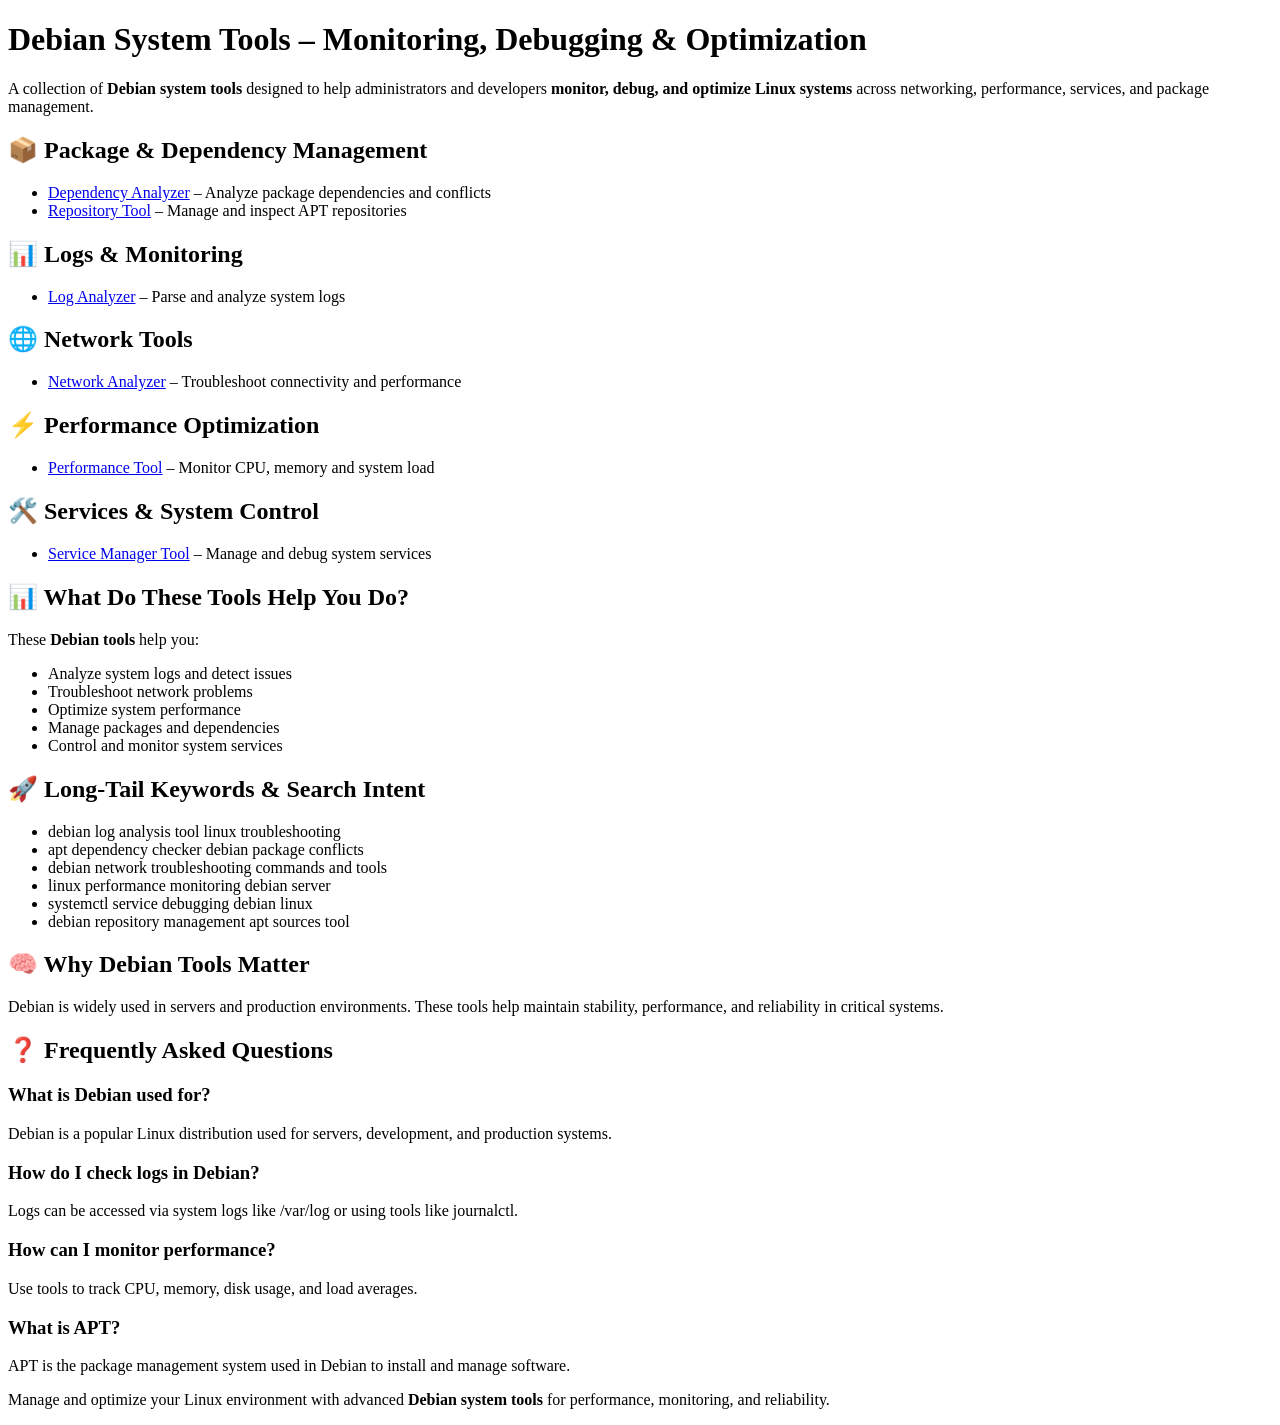
==== index.html @ e5d0fb4d "Initial commit" ====
<!DOCTYPE html>
<html lang="en">
<head>
    <meta charset="UTF-8">
    <meta name="viewport" content="width=device-width, initial-scale=1.0">
    <title>Debian System Tools – Logs, Network, Performance & Package Management</title>

    <meta name="description" content="Optimize and analyze Debian systems with tools for logs, networking, performance, repositories, services and dependency management.">

    <meta name="keywords" content="debian log analyzer, debian network troubleshooting tools, debian performance monitoring, apt dependency checker, debian service manager, linux debian tools">

    <link rel="canonical" href="/debian-tools/">
</head>

<body>

<header>
    <h1>Debian System Tools – Monitoring, Debugging & Optimization</h1>
    <p>
        A collection of <strong>Debian system tools</strong> designed to help administrators
        and developers <strong>monitor, debug, and optimize Linux systems</strong>
        across networking, performance, services, and package management.
    </p>
</header>

<section>
    <h2>📦 Package & Dependency Management</h2>
    <ul>
        <li><a href="/debian-tools/deps/">Dependency Analyzer</a> – Analyze package dependencies and conflicts</li>
        <li><a href="/debian-tools/repo/">Repository Tool</a> – Manage and inspect APT repositories</li>
    </ul>
</section>

<section>
    <h2>📊 Logs & Monitoring</h2>
    <ul>
        <li><a href="/debian-tools/logs/">Log Analyzer</a> – Parse and analyze system logs</li>
    </ul>
</section>

<section>
    <h2>🌐 Network Tools</h2>
    <ul>
        <li><a href="/debian-tools/network/">Network Analyzer</a> – Troubleshoot connectivity and performance</li>
    </ul>
</section>

<section>
    <h2>⚡ Performance Optimization</h2>
    <ul>
        <li><a href="/debian-tools/perf/">Performance Tool</a> – Monitor CPU, memory and system load</li>
    </ul>
</section>

<section>
    <h2>🛠️ Services & System Control</h2>
    <ul>
        <li><a href="/debian-tools/service/">Service Manager Tool</a> – Manage and debug system services</li>
    </ul>
</section>

<section>
    <h2>📊 What Do These Tools Help You Do?</h2>
    <p>
        These <strong>Debian tools</strong> help you:
    </p>
    <ul>
        <li>Analyze system logs and detect issues</li>
        <li>Troubleshoot network problems</li>
        <li>Optimize system performance</li>
        <li>Manage packages and dependencies</li>
        <li>Control and monitor system services</li>
    </ul>
</section>

<section>
    <h2>🚀 Long-Tail Keywords & Search Intent</h2>
    <ul>
        <li>debian log analysis tool linux troubleshooting</li>
        <li>apt dependency checker debian package conflicts</li>
        <li>debian network troubleshooting commands and tools</li>
        <li>linux performance monitoring debian server</li>
        <li>systemctl service debugging debian linux</li>
        <li>debian repository management apt sources tool</li>
    </ul>
</section>

<section>
    <h2>🧠 Why Debian Tools Matter</h2>
    <p>
        Debian is widely used in servers and production environments. These tools help
        maintain stability, performance, and reliability in critical systems.
    </p>
</section>

<section>
    <h2>❓ Frequently Asked Questions</h2>

    <h3>What is Debian used for?</h3>
    <p>
        Debian is a popular Linux distribution used for servers, development, and production systems.
    </p>

    <h3>How do I check logs in Debian?</h3>
    <p>
        Logs can be accessed via system logs like /var/log or using tools like journalctl.
    </p>

    <h3>How can I monitor performance?</h3>
    <p>
        Use tools to track CPU, memory, disk usage, and load averages.
    </p>

    <h3>What is APT?</h3>
    <p>
        APT is the package management system used in Debian to install and manage software.
    </p>
</section>

<footer>
    <p>
        Manage and optimize your Linux environment with advanced <strong>Debian system tools</strong>
        for performance, monitoring, and reliability.
    </p>
</footer>

</body>
</html>
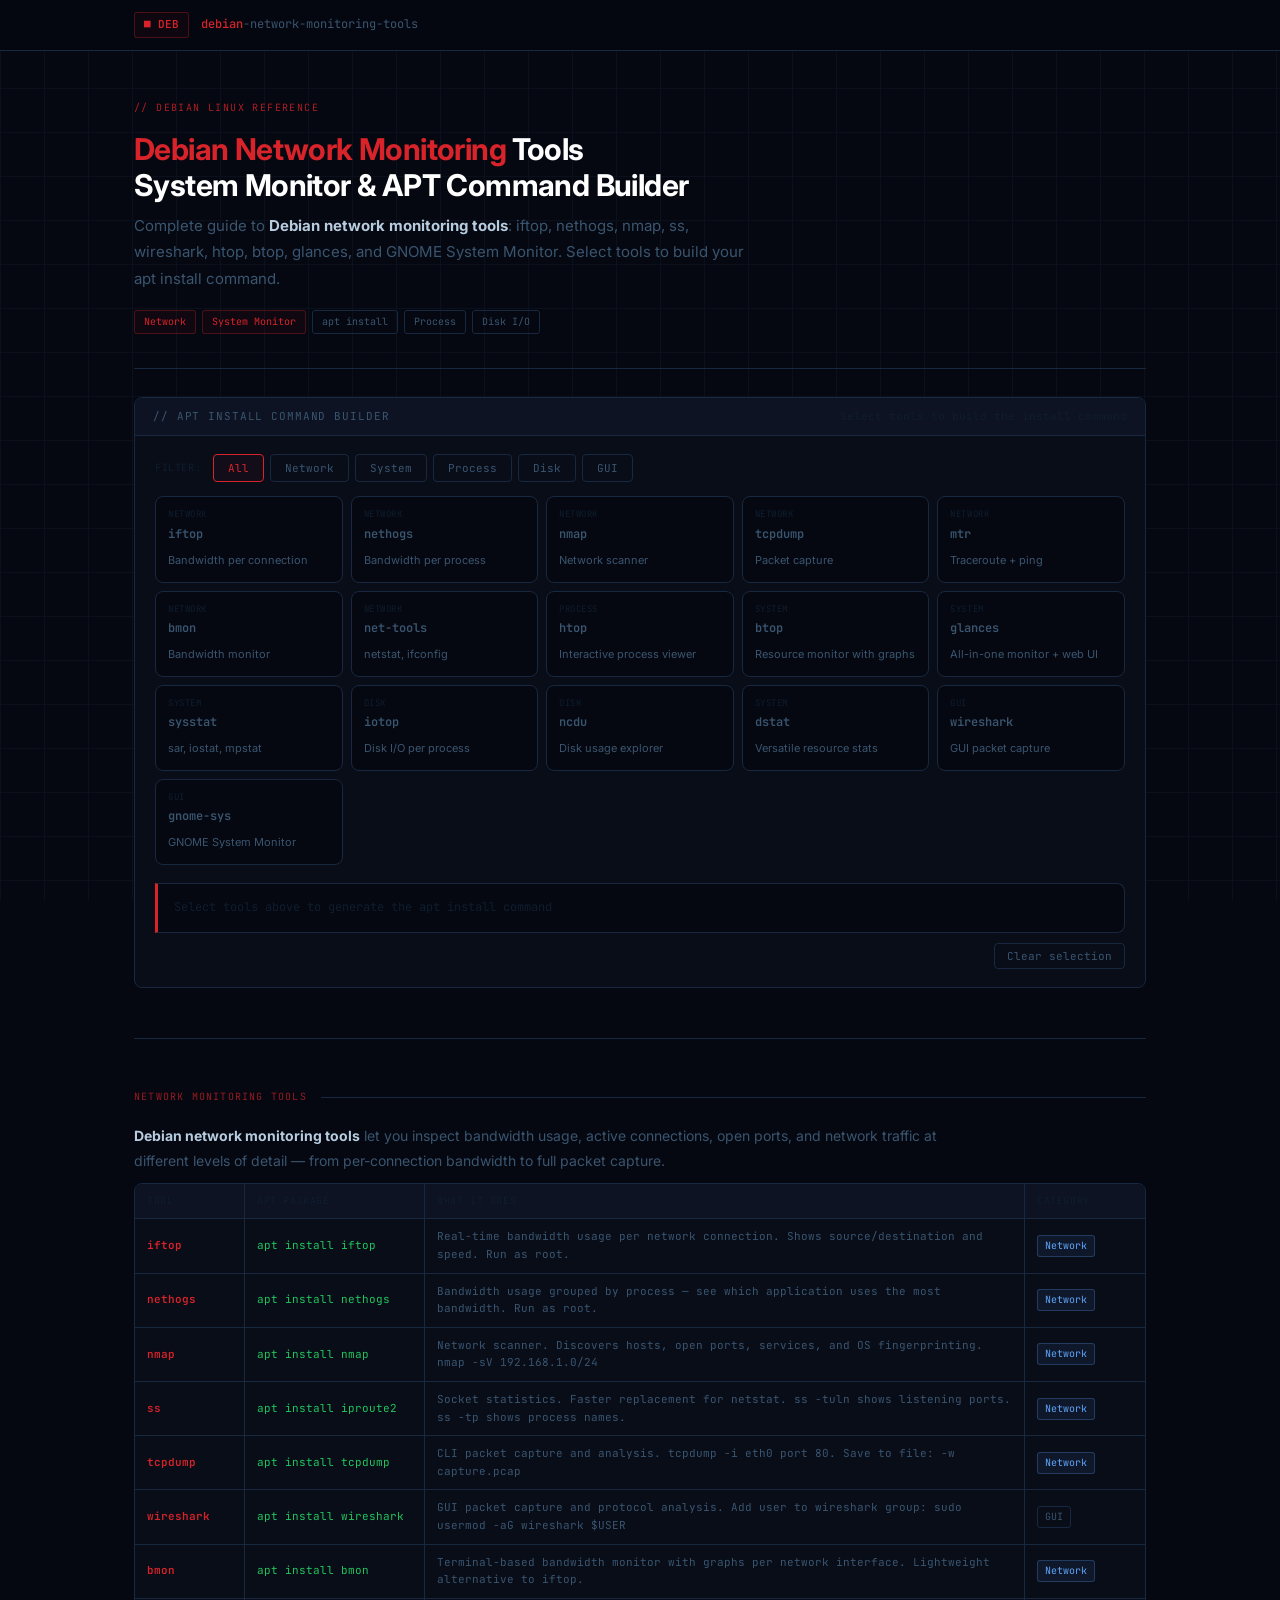
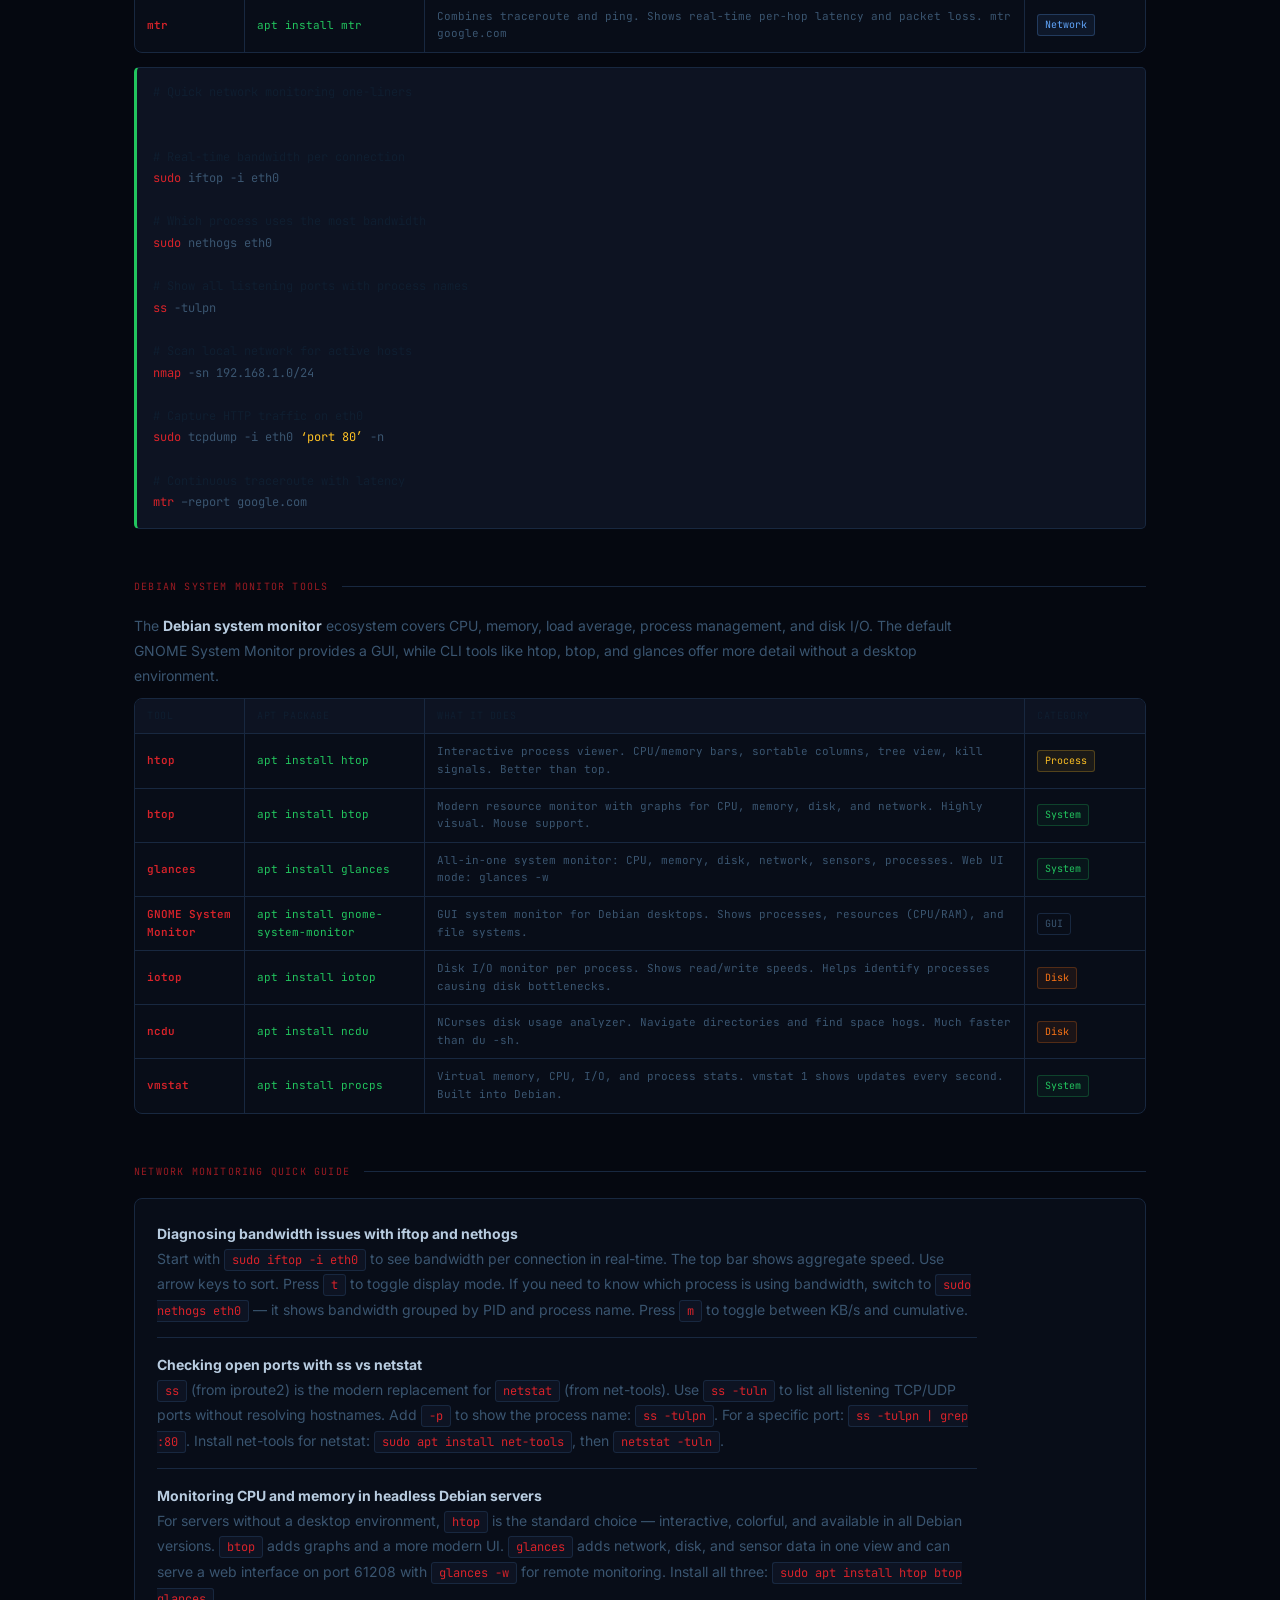
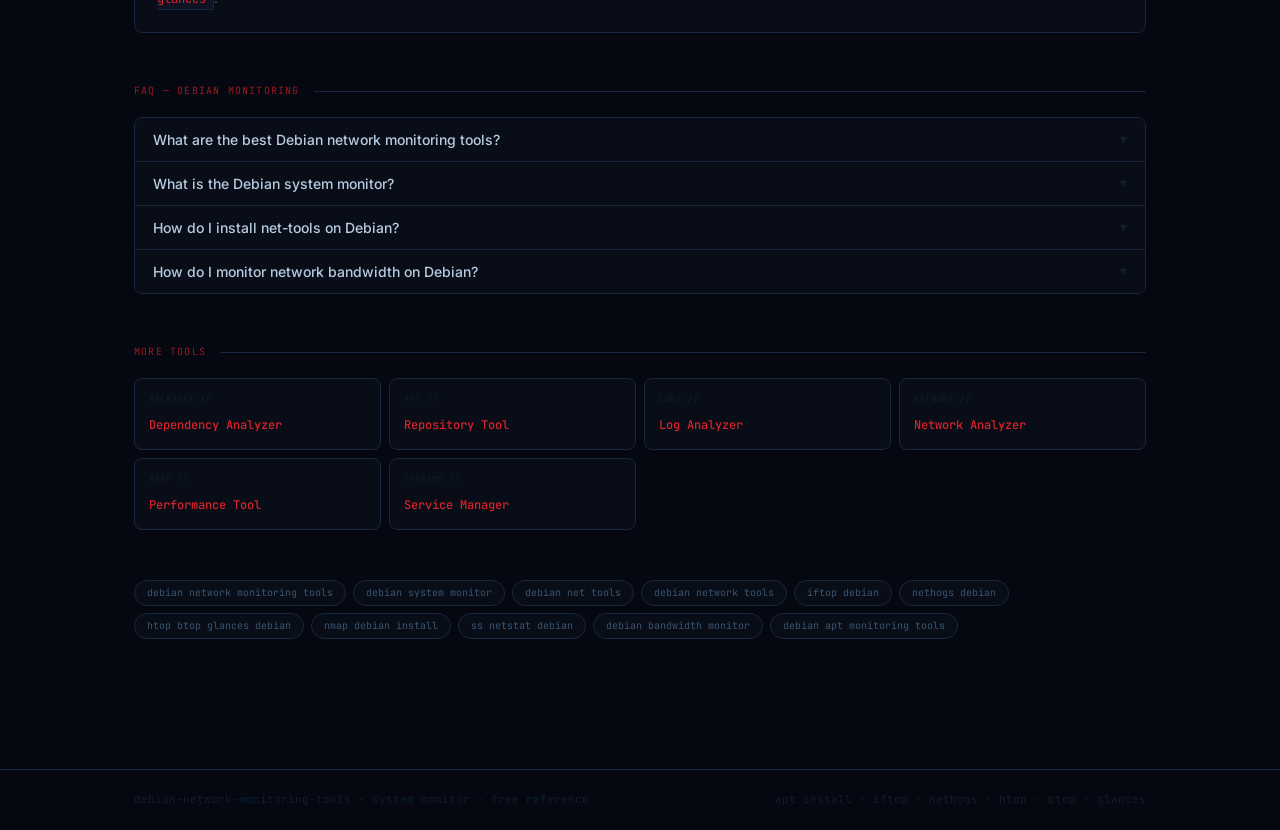
==== commit f6b68e35: "Actualizar index.html" ====
--- a/index.html
+++ b/index.html
@@ -1,128 +1,962 @@
 <!DOCTYPE html>
+
 <html lang="en">
 <head>
-    <meta charset="UTF-8">
-    <meta name="viewport" content="width=device-width, initial-scale=1.0">
-    <title>Debian System Tools – Logs, Network, Performance & Package Management</title>
-
-    <meta name="description" content="Optimize and analyze Debian systems with tools for logs, networking, performance, repositories, services and dependency management.">
-
-    <meta name="keywords" content="debian log analyzer, debian network troubleshooting tools, debian performance monitoring, apt dependency checker, debian service manager, linux debian tools">
-
-    <link rel="canonical" href="/debian-tools/">
+<meta charset="UTF-8">
+<meta name="viewport" content="width=device-width, initial-scale=1.0">
+<meta name="google-site-verification" content="PkLa_ViOo6FAHpvh8SacceMb95o9tePRdrqLNBz9X1M" />
+<meta name="robots" content="index, follow">
+
+<title>Debian Network Monitoring Tools – System Monitor Guide &amp; APT Command Builder</title>
+
+<meta name="description" content="Complete guide to Debian network monitoring tools. Covers nmap, iftop, nethogs, wireshark, ss, netstat, htop, btop, glances, and GNOME System Monitor. Includes apt install commands and a tool selector. Free reference.">
+
+<meta name="keywords" content="debian network monitoring tools, debian system monitor, debian net tools, debian network tools, debian monitoring tools, linux network monitoring debian, debian htop btop glances, apt network tools debian, iftop nethogs debian, debian performance monitoring">
+
+<link rel="canonical" href="https://franrivalbigprojects.github.io/debian-tools/">
+
+<meta property="og:title" content="Debian Network Monitoring Tools – System Monitor Guide">
+<meta property="og:description" content="Guide to Debian network monitoring tools with apt install commands. Covers iftop, nethogs, nmap, ss, htop, glances, btop, and GNOME System Monitor.">
+<meta property="og:type" content="website">
+
+<link rel="preconnect" href="https://fonts.googleapis.com">
+<link rel="preconnect" href="https://fonts.gstatic.com" crossorigin>
+<link href="https://fonts.googleapis.com/css2?family=JetBrains+Mono:wght@400;500;600&family=Inter:wght@400;500;600;700&display=swap" rel="stylesheet">
+
+<style>
+:root {
+  --bg: #050810;
+  --surface: #080d18;
+  --surface2: #0d1322;
+  --border: #121c2e;
+  --border2: #182840;
+  --deb: #d8232a;
+  --deb-dim: rgba(216,35,42,0.12);
+  --deb-dim2: rgba(216,35,42,0.05);
+  --green: #22c55e;
+  --green-dim: rgba(34,197,94,0.1);
+  --green-dim2: rgba(34,197,94,0.05);
+  --blue: #60a5fa;
+  --blue-dim: rgba(96,165,250,0.08);
+  --yellow: #fbbf24;
+  --yellow-dim: rgba(251,191,36,0.08);
+  --orange: #f97316;
+  --orange-dim: rgba(249,115,22,0.08);
+  --text: #b8cce0;
+  --text-muted: #3a5570;
+  --text-dim: #0f1e30;
+  --mono: 'JetBrains Mono', monospace;
+  --sans: 'Inter', sans-serif;
+  --r: 8px;
+}
+
+* { box-sizing: border-box; margin: 0; padding: 0; }
+
+body {
+  font-family: var(--sans);
+  background: var(--bg);
+  color: var(--text);
+  min-height: 100vh;
+  line-height: 1.6;
+}
+
+body::after {
+  content: "";
+  position: fixed;
+  inset: 0;
+  background-image:
+    linear-gradient(var(--border) 1px, transparent 1px),
+    linear-gradient(90deg, var(--border) 1px, transparent 1px);
+  background-size: 44px 44px;
+  opacity: 0.45;
+  pointer-events: none;
+  z-index: 0;
+}
+
+header {
+  border-bottom: 1px solid var(--border2);
+  position: sticky;
+  top: 0;
+  z-index: 100;
+  background: rgba(5,8,16,0.96);
+  backdrop-filter: blur(12px);
+}
+
+.header-inner {
+  max-width: 1060px;
+  margin: 0 auto;
+  padding: 0 24px;
+  height: 50px;
+  display: flex;
+  align-items: center;
+  gap: 12px;
+  position: relative;
+  z-index: 1;
+}
+
+.logo-pill {
+  font-family: var(--mono);
+  font-size: 11px;
+  font-weight: 600;
+  color: var(--deb);
+  background: var(--deb-dim2);
+  border: 1px solid rgba(216,35,42,0.3);
+  border-radius: 3px;
+  padding: 3px 9px;
+}
+
+.logo-text {
+  font-family: var(--mono);
+  font-size: 12px;
+  color: var(--text-muted);
+}
+
+.logo-text strong { color: var(--deb); font-weight: 500; }
+
+.wrapper {
+  max-width: 1060px;
+  margin: 0 auto;
+  padding: 0 24px 80px;
+  position: relative;
+  z-index: 1;
+}
+
+/* HERO */
+.hero {
+  padding: 48px 0 34px;
+  border-bottom: 1px solid var(--border2);
+  margin-bottom: 28px;
+}
+
+.hero-eyebrow {
+  font-family: var(--mono);
+  font-size: 10px;
+  letter-spacing: 0.14em;
+  text-transform: uppercase;
+  color: var(--deb);
+  margin-bottom: 14px;
+  opacity: 0.8;
+}
+
+h1 {
+  font-size: clamp(22px, 3.2vw, 30px);
+  font-weight: 700;
+  color: #fff;
+  margin-bottom: 10px;
+  letter-spacing: -0.02em;
+  line-height: 1.2;
+}
+
+h1 em { font-style: normal; color: var(--deb); }
+
+.hero-sub {
+  font-size: 15px;
+  color: var(--text-muted);
+  max-width: 620px;
+  line-height: 1.75;
+  margin-bottom: 18px;
+}
+
+.hero-sub strong { color: var(--text); }
+
+.pill-row { display: flex; flex-wrap: wrap; gap: 6px; }
+
+.pill {
+  font-family: var(--mono);
+  font-size: 10px;
+  padding: 3px 9px;
+  border-radius: 3px;
+  border: 1px solid;
+}
+
+.pill-deb { color: var(--deb); background: var(--deb-dim2); border-color: rgba(216,35,42,0.3); }
+.pill-dim { color: var(--text-muted); border-color: var(--border2); }
+
+/* APT BUILDER TOOL */
+.tool-shell {
+  background: var(--surface);
+  border: 1px solid var(--border2);
+  border-radius: var(--r);
+  overflow: hidden;
+  margin-bottom: 20px;
+}
+
+.tool-topbar {
+  background: var(--surface2);
+  border-bottom: 1px solid var(--border2);
+  padding: 10px 18px;
+  display: flex;
+  align-items: center;
+  justify-content: space-between;
+  flex-wrap: wrap;
+  gap: 8px;
+}
+
+.topbar-label {
+  font-family: var(--mono);
+  font-size: 11px;
+  color: var(--text-muted);
+  text-transform: uppercase;
+  letter-spacing: 0.08em;
+}
+
+.tool-body { padding: 18px 20px; }
+
+.tool-grid {
+  display: grid;
+  grid-template-columns: repeat(auto-fill, minmax(180px, 1fr));
+  gap: 8px;
+  margin-bottom: 18px;
+}
+
+.tool-toggle {
+  background: var(--bg);
+  border: 1px solid var(--border2);
+  border-radius: var(--r);
+  padding: 10px 12px;
+  cursor: pointer;
+  transition: all 0.15s;
+  text-align: left;
+}
+
+.tool-toggle:hover { border-color: rgba(216,35,42,0.3); }
+.tool-toggle.selected { border-color: var(--deb); background: var(--deb-dim2); }
+
+.tt-name {
+  font-family: var(--mono);
+  font-size: 12px;
+  font-weight: 600;
+  color: var(--text-muted);
+  display: block;
+  margin-bottom: 2px;
+}
+
+.tool-toggle.selected .tt-name { color: var(--deb); }
+
+.tt-cat {
+  font-family: var(--mono);
+  font-size: 9px;
+  color: var(--text-dim);
+  text-transform: uppercase;
+  letter-spacing: 0.06em;
+  display: block;
+  margin-bottom: 3px;
+}
+
+.tt-desc {
+  font-size: 11px;
+  color: var(--text-muted);
+  line-height: 1.4;
+}
+
+/* Command output */
+.cmd-output {
+  background: var(--bg);
+  border: 1px solid var(--border2);
+  border-left: 3px solid var(--deb);
+  border-radius: 0 var(--r) var(--r) 0;
+  padding: 14px 16px;
+  font-family: var(--mono);
+  font-size: 13px;
+  color: var(--green);
+  min-height: 50px;
+  display: flex;
+  align-items: center;
+  justify-content: space-between;
+  gap: 12px;
+  flex-wrap: wrap;
+  word-break: break-all;
+}
+
+.cmd-text { flex: 1; }
+.cmd-placeholder { color: var(--text-dim); font-size: 12px; }
+
+.copy-btn {
+  font-family: var(--mono);
+  font-size: 11px;
+  padding: 6px 14px;
+  background: var(--green-dim2);
+  color: var(--green);
+  border: 1px solid rgba(34,197,94,0.25);
+  border-radius: 4px;
+  cursor: pointer;
+  transition: opacity 0.15s;
+  flex-shrink: 0;
+}
+
+.copy-btn:hover { opacity: 0.75; }
+
+/* CATEGORY TABS */
+.cat-tabs {
+  display: flex;
+  gap: 6px;
+  flex-wrap: wrap;
+  margin-bottom: 14px;
+}
+
+.cat-tab {
+  padding: 6px 14px;
+  font-family: var(--mono);
+  font-size: 11px;
+  border-radius: 4px;
+  border: 1px solid var(--border2);
+  cursor: pointer;
+  background: transparent;
+  color: var(--text-muted);
+  transition: all 0.15s;
+}
+
+.cat-tab:hover { border-color: var(--deb); color: var(--text); }
+.cat-tab.active { border-color: var(--deb); background: var(--deb-dim2); color: var(--deb); }
+
+/* SECTION */
+hr.divider { border: none; border-top: 1px solid var(--border2); margin: 50px 0; }
+.content-section { margin-bottom: 50px; }
+
+.sec-head {
+  display: flex;
+  align-items: center;
+  gap: 14px;
+  margin-bottom: 18px;
+}
+
+.sec-label {
+  font-family: var(--mono);
+  font-size: 10px;
+  text-transform: uppercase;
+  letter-spacing: 0.12em;
+  color: var(--deb);
+  white-space: nowrap;
+  opacity: 0.7;
+}
+
+.sec-rule { flex: 1; height: 1px; background: var(--border2); }
+
+p { font-size: 14px; color: var(--text-muted); line-height: 1.8; margin-bottom: 10px; max-width: 820px; }
+p strong { color: var(--text); }
+
+code {
+  font-family: var(--mono);
+  font-size: 12px;
+  background: var(--surface2);
+  color: var(--deb);
+  padding: 2px 7px;
+  border-radius: 3px;
+  border: 1px solid var(--border2);
+}
+
+/* TOOL REFERENCE TABLE */
+.ref-table {
+  background: var(--surface);
+  border: 1px solid var(--border2);
+  border-radius: var(--r);
+  overflow: hidden;
+  margin-bottom: 14px;
+}
+
+.rt-row {
+  display: grid;
+  grid-template-columns: 110px 180px 1fr 120px;
+  border-bottom: 1px solid var(--border2);
+}
+
+.rt-row:last-child { border-bottom: none; }
+.rt-row.rt-head { background: var(--surface2); }
+.rt-row:hover:not(.rt-head) { background: rgba(216,35,42,0.02); }
+
+.rt-cell {
+  padding: 9px 12px;
+  font-family: var(--mono);
+  font-size: 11px;
+  color: var(--text-muted);
+  border-right: 1px solid var(--border2);
+  display: flex;
+  align-items: center;
+}
+
+.rt-cell:last-child { border-right: none; }
+.rt-head .rt-cell { font-size: 10px; color: var(--text-dim); text-transform: uppercase; letter-spacing: 0.06em; }
+
+.rt-name { color: var(--deb); font-weight: 600; }
+.rt-cmd  { color: var(--green); }
+
+.cat-badge {
+  font-family: var(--mono);
+  font-size: 10px;
+  padding: 2px 7px;
+  border-radius: 3px;
+  border: 1px solid;
+}
+
+.cb-net  { color: var(--blue);   background: var(--blue-dim);   border-color: rgba(96,165,250,0.25); }
+.cb-sys  { color: var(--green);  background: var(--green-dim2); border-color: rgba(34,197,94,0.25); }
+.cb-proc { color: var(--yellow); background: var(--yellow-dim); border-color: rgba(251,191,36,0.25); }
+.cb-disk { color: var(--orange); background: var(--orange-dim); border-color: rgba(249,115,22,0.25); }
+.cb-gui  { color: var(--text-muted); border-color: var(--border2); }
+
+/* CODE BLOCK */
+.code-block {
+  background: var(--surface2);
+  border: 1px solid var(--border2);
+  border-left: 3px solid var(--green);
+  border-radius: 5px;
+  padding: 14px 16px;
+  font-family: var(--mono);
+  font-size: 12px;
+  line-height: 1.8;
+  overflow-x: auto;
+  white-space: pre;
+  margin: 12px 0;
+  color: var(--text-muted);
+}
+
+.ck  { color: var(--deb); }
+.cg  { color: var(--green); }
+.cm  { color: var(--text-dim); }
+.cy  { color: var(--yellow); }
+
+.dense-block {
+  background: var(--surface);
+  border: 1px solid var(--border2);
+  border-radius: var(--r);
+  padding: 22px;
+  margin-top: 14px;
+}
+
+.dense-block p { margin-bottom: 14px; padding-bottom: 14px; border-bottom: 1px solid var(--border2); }
+.dense-block p:last-child { margin-bottom: 0; padding-bottom: 0; border-bottom: none; }
+
+.faq-list {
+  margin-top: 14px;
+  border: 1px solid var(--border2);
+  border-radius: var(--r);
+  overflow: hidden;
+}
+
+.faq-item { border-bottom: 1px solid var(--border2); }
+.faq-item:last-child { border-bottom: none; }
+
+.faq-q {
+  width: 100%;
+  text-align: left;
+  background: var(--surface);
+  border: none;
+  padding: 13px 18px;
+  font-size: 14px;
+  font-weight: 500;
+  color: var(--text);
+  font-family: var(--sans);
+  cursor: pointer;
+  display: flex;
+  justify-content: space-between;
+  align-items: center;
+  gap: 12px;
+  transition: background 0.15s;
+}
+
+.faq-q:hover { background: var(--deb-dim2); }
+.faq-arrow { font-family: var(--mono); font-size: 11px; color: var(--text-dim); transition: transform 0.2s; flex-shrink: 0; }
+.faq-item.open .faq-arrow { transform: rotate(180deg); }
+
+.faq-a {
+  display: none;
+  padding: 0 18px 13px;
+  font-size: 13px;
+  color: var(--text-muted);
+  line-height: 1.75;
+  border-top: 1px solid var(--border2);
+  background: var(--bg);
+}
+
+.faq-item.open .faq-a { display: block; }
+.faq-a code { color: var(--deb); background: var(--deb-dim2); }
+
+.subtools-grid {
+  display: grid;
+  grid-template-columns: repeat(auto-fill, minmax(200px, 1fr));
+  gap: 8px;
+  margin-top: 12px;
+}
+
+.stl {
+  background: var(--surface);
+  border: 1px solid var(--border2);
+  border-radius: var(--r);
+  padding: 12px 14px;
+  text-decoration: none;
+  display: block;
+  transition: border-color 0.15s;
+}
+
+.stl:hover { border-color: rgba(216,35,42,0.3); }
+.stl-eye  { font-family: var(--mono); font-size: 9px; color: var(--text-dim); text-transform: uppercase; letter-spacing: 0.07em; margin-bottom: 4px; }
+.stl-name { font-family: var(--mono); font-size: 12px; color: var(--deb); font-weight: 500; }
+
+.tag-cloud { display: flex; flex-wrap: wrap; gap: 7px; margin-bottom: 50px; }
+
+.tag {
+  font-family: var(--mono);
+  font-size: 10px;
+  color: var(--text-muted);
+  background: var(--surface);
+  border: 1px solid var(--border2);
+  border-radius: 100px;
+  padding: 4px 12px;
+  cursor: default;
+  transition: color 0.15s, border-color 0.15s;
+}
+
+.tag:hover { color: var(--deb); border-color: rgba(216,35,42,0.3); }
+
+footer { border-top: 1px solid var(--border2); padding: 20px 0; position: relative; z-index: 1; }
+
+.footer-inner {
+  max-width: 1060px;
+  margin: 0 auto;
+  padding: 0 24px;
+  display: flex;
+  justify-content: space-between;
+  align-items: center;
+  flex-wrap: wrap;
+  gap: 8px;
+}
+
+footer p { font-family: var(--mono); font-size: 11px; color: var(--text-dim); margin: 0; }
+
+@media (max-width: 680px) {
+  .tool-grid { grid-template-columns: 1fr 1fr; }
+  .rt-row    { grid-template-columns: 90px 140px 1fr; font-size: 10px; }
+  .rt-row .rt-cell:last-child { display: none; }
+}
+</style>
+
+<script type="application/ld+json">
+{"@context":"https://schema.org","@type":"WebPage","name":"Debian Network Monitoring Tools","description":"Complete guide to Debian network monitoring tools including iftop, nethogs, nmap, ss, netstat, wireshark, and system monitors htop, btop, glances. Includes apt install commands and tool selector.","keywords":"debian network monitoring tools, debian system monitor, debian net tools, debian network tools"}
+</script>
+
+<script type="application/ld+json">
+{"@context":"https://schema.org","@type":"FAQPage","mainEntity":[{"@type":"Question","name":"What are the best Debian network monitoring tools?","acceptedAnswer":{"@type":"Answer","text":"Top Debian network monitoring tools: iftop (real-time bandwidth per connection, apt install iftop), nethogs (bandwidth per process, apt install nethogs), nmap (network scanning and discovery, apt install nmap), ss (socket statistics, built-in or apt install iproute2), wireshark (packet capture, apt install wireshark), netstat (connections overview, apt install net-tools), tcpdump (CLI packet capture, apt install tcpdump), bmon (bandwidth monitor, apt install bmon)."}},{"@type":"Question","name":"How do I install monitoring tools on Debian?","acceptedAnswer":{"@type":"Answer","text":"Use apt: sudo apt update && sudo apt install TOOLNAME. For network monitoring: sudo apt install iftop nethogs nmap wireshark bmon. For system monitoring: sudo apt install htop btop glances. For disk: sudo apt install iotop ncdu. Most tools require root for network capture (sudo iftop, sudo nethogs). Wireshark requires adding your user to the wireshark group: sudo usermod -aG wireshark $USER."}}]}
+</script>
+
 </head>
 
 <body>
 
 <header>
-    <h1>Debian System Tools – Monitoring, Debugging & Optimization</h1>
-    <p>
-        A collection of <strong>Debian system tools</strong> designed to help administrators
-        and developers <strong>monitor, debug, and optimize Linux systems</strong>
-        across networking, performance, services, and package management.
+  <div class="header-inner">
+    <span class="logo-pill">&#9632; DEB</span>
+    <span class="logo-text"><strong>debian</strong>-network-monitoring-tools</span>
+  </div>
+</header>
+
+<div class="wrapper">
+
+  <section class="hero">
+    <p class="hero-eyebrow">// Debian Linux Reference</p>
+    <h1><em>Debian Network Monitoring</em> Tools<br>System Monitor &amp; APT Command Builder</h1>
+    <p class="hero-sub">
+      Complete guide to <strong>Debian network monitoring tools</strong>: iftop, nethogs, nmap, ss, wireshark, htop, btop, glances, and GNOME System Monitor. Select tools to build your apt install command.
     </p>
-</header>
-
-<section>
-    <h2>📦 Package & Dependency Management</h2>
-    <ul>
-        <li><a href="/debian-tools/deps/">Dependency Analyzer</a> – Analyze package dependencies and conflicts</li>
-        <li><a href="/debian-tools/repo/">Repository Tool</a> – Manage and inspect APT repositories</li>
-    </ul>
-</section>
-
-<section>
-    <h2>📊 Logs & Monitoring</h2>
-    <ul>
-        <li><a href="/debian-tools/logs/">Log Analyzer</a> – Parse and analyze system logs</li>
-    </ul>
-</section>
-
-<section>
-    <h2>🌐 Network Tools</h2>
-    <ul>
-        <li><a href="/debian-tools/network/">Network Analyzer</a> – Troubleshoot connectivity and performance</li>
-    </ul>
-</section>
-
-<section>
-    <h2>⚡ Performance Optimization</h2>
-    <ul>
-        <li><a href="/debian-tools/perf/">Performance Tool</a> – Monitor CPU, memory and system load</li>
-    </ul>
-</section>
-
-<section>
-    <h2>🛠️ Services & System Control</h2>
-    <ul>
-        <li><a href="/debian-tools/service/">Service Manager Tool</a> – Manage and debug system services</li>
-    </ul>
-</section>
-
-<section>
-    <h2>📊 What Do These Tools Help You Do?</h2>
-    <p>
-        These <strong>Debian tools</strong> help you:
-    </p>
-    <ul>
-        <li>Analyze system logs and detect issues</li>
-        <li>Troubleshoot network problems</li>
-        <li>Optimize system performance</li>
-        <li>Manage packages and dependencies</li>
-        <li>Control and monitor system services</li>
-    </ul>
-</section>
-
-<section>
-    <h2>🚀 Long-Tail Keywords & Search Intent</h2>
-    <ul>
-        <li>debian log analysis tool linux troubleshooting</li>
-        <li>apt dependency checker debian package conflicts</li>
-        <li>debian network troubleshooting commands and tools</li>
-        <li>linux performance monitoring debian server</li>
-        <li>systemctl service debugging debian linux</li>
-        <li>debian repository management apt sources tool</li>
-    </ul>
-</section>
-
-<section>
-    <h2>🧠 Why Debian Tools Matter</h2>
-    <p>
-        Debian is widely used in servers and production environments. These tools help
-        maintain stability, performance, and reliability in critical systems.
-    </p>
-</section>
-
-<section>
-    <h2>❓ Frequently Asked Questions</h2>
-
-    <h3>What is Debian used for?</h3>
-    <p>
-        Debian is a popular Linux distribution used for servers, development, and production systems.
-    </p>
-
-    <h3>How do I check logs in Debian?</h3>
-    <p>
-        Logs can be accessed via system logs like /var/log or using tools like journalctl.
-    </p>
-
-    <h3>How can I monitor performance?</h3>
-    <p>
-        Use tools to track CPU, memory, disk usage, and load averages.
-    </p>
-
-    <h3>What is APT?</h3>
-    <p>
-        APT is the package management system used in Debian to install and manage software.
-    </p>
-</section>
+    <div class="pill-row">
+      <span class="pill pill-deb">Network</span>
+      <span class="pill pill-deb">System Monitor</span>
+      <span class="pill pill-dim">apt install</span>
+      <span class="pill pill-dim">Process</span>
+      <span class="pill pill-dim">Disk I/O</span>
+    </div>
+  </section>
+
+  <!-- APT BUILDER TOOL -->
+
+  <div class="tool-shell">
+    <div class="tool-topbar">
+      <span class="topbar-label">// APT Install Command Builder</span>
+      <span style="font-family:var(--mono);font-size:11px;color:var(--text-dim);">Select tools to build the install command</span>
+    </div>
+    <div class="tool-body">
+      <div class="cat-tabs">
+        <span style="font-family:var(--mono);font-size:10px;color:var(--text-dim);align-self:center;text-transform:uppercase;letter-spacing:0.06em;margin-right:6px;">Filter:</span>
+        <button class="cat-tab active" onclick="filterTools('all',this)">All</button>
+        <button class="cat-tab" onclick="filterTools('network',this)">Network</button>
+        <button class="cat-tab" onclick="filterTools('system',this)">System</button>
+        <button class="cat-tab" onclick="filterTools('process',this)">Process</button>
+        <button class="cat-tab" onclick="filterTools('disk',this)">Disk</button>
+        <button class="cat-tab" onclick="filterTools('gui',this)">GUI</button>
+      </div>
+      <div class="tool-grid" id="toolGrid"></div>
+      <div class="cmd-output" id="cmdOutput">
+        <span class="cmd-text cmd-placeholder" id="cmdText">Select tools above to generate the apt install command</span>
+        <button class="copy-btn" id="copyBtn" onclick="copyCmd()" style="display:none;">Copy</button>
+      </div>
+      <div style="display:flex;justify-content:flex-end;margin-top:10px;gap:8px;">
+        <button onclick="clearSelection()" style="font-family:var(--mono);font-size:11px;padding:5px 12px;border-radius:4px;border:1px solid var(--border2);background:transparent;color:var(--text-muted);cursor:pointer;">Clear selection</button>
+        <span id="copyFb" style="font-family:var(--mono);font-size:11px;color:var(--green);align-self:center;display:none;">Copied!</span>
+      </div>
+    </div>
+  </div>
+
+  <hr class="divider">
+
+  <!-- NETWORK TOOLS REFERENCE -->
+
+  <section class="content-section">
+    <div class="sec-head">
+      <span class="sec-label">Network monitoring tools</span>
+      <span class="sec-rule"></span>
+    </div>
+    <p><strong>Debian network monitoring tools</strong> let you inspect bandwidth usage, active connections, open ports, and network traffic at different levels of detail — from per-connection bandwidth to full packet capture.</p>
+
+
+<div class="ref-table">
+  <div class="rt-row rt-head">
+    <div class="rt-cell">Tool</div>
+    <div class="rt-cell">apt package</div>
+    <div class="rt-cell">What it does</div>
+    <div class="rt-cell">Category</div>
+  </div>
+  <div class="rt-row">
+    <div class="rt-cell rt-name">iftop</div>
+    <div class="rt-cell rt-cmd">apt install iftop</div>
+    <div class="rt-cell">Real-time bandwidth usage per network connection. Shows source/destination and speed. Run as root.</div>
+    <div class="rt-cell"><span class="cat-badge cb-net">Network</span></div>
+  </div>
+  <div class="rt-row">
+    <div class="rt-cell rt-name">nethogs</div>
+    <div class="rt-cell rt-cmd">apt install nethogs</div>
+    <div class="rt-cell">Bandwidth usage grouped by process — see which application uses the most bandwidth. Run as root.</div>
+    <div class="rt-cell"><span class="cat-badge cb-net">Network</span></div>
+  </div>
+  <div class="rt-row">
+    <div class="rt-cell rt-name">nmap</div>
+    <div class="rt-cell rt-cmd">apt install nmap</div>
+    <div class="rt-cell">Network scanner. Discovers hosts, open ports, services, and OS fingerprinting. nmap -sV 192.168.1.0/24</div>
+    <div class="rt-cell"><span class="cat-badge cb-net">Network</span></div>
+  </div>
+  <div class="rt-row">
+    <div class="rt-cell rt-name">ss</div>
+    <div class="rt-cell rt-cmd">apt install iproute2</div>
+    <div class="rt-cell">Socket statistics. Faster replacement for netstat. ss -tuln shows listening ports. ss -tp shows process names.</div>
+    <div class="rt-cell"><span class="cat-badge cb-net">Network</span></div>
+  </div>
+  <div class="rt-row">
+    <div class="rt-cell rt-name">tcpdump</div>
+    <div class="rt-cell rt-cmd">apt install tcpdump</div>
+    <div class="rt-cell">CLI packet capture and analysis. tcpdump -i eth0 port 80. Save to file: -w capture.pcap</div>
+    <div class="rt-cell"><span class="cat-badge cb-net">Network</span></div>
+  </div>
+  <div class="rt-row">
+    <div class="rt-cell rt-name">wireshark</div>
+    <div class="rt-cell rt-cmd">apt install wireshark</div>
+    <div class="rt-cell">GUI packet capture and protocol analysis. Add user to wireshark group: sudo usermod -aG wireshark $USER</div>
+    <div class="rt-cell"><span class="cat-badge cb-gui">GUI</span></div>
+  </div>
+  <div class="rt-row">
+    <div class="rt-cell rt-name">bmon</div>
+    <div class="rt-cell rt-cmd">apt install bmon</div>
+    <div class="rt-cell">Terminal-based bandwidth monitor with graphs per network interface. Lightweight alternative to iftop.</div>
+    <div class="rt-cell"><span class="cat-badge cb-net">Network</span></div>
+  </div>
+  <div class="rt-row">
+    <div class="rt-cell rt-name">mtr</div>
+    <div class="rt-cell rt-cmd">apt install mtr</div>
+    <div class="rt-cell">Combines traceroute and ping. Shows real-time per-hop latency and packet loss. mtr google.com</div>
+    <div class="rt-cell"><span class="cat-badge cb-net">Network</span></div>
+  </div>
+</div>
+
+<div class="code-block"><span class="cm"># Quick network monitoring one-liners</span>
+
+
+<span class="cm"># Real-time bandwidth per connection</span>
+<span class="ck">sudo</span> iftop -i eth0
+
+<span class="cm"># Which process uses the most bandwidth</span>
+<span class="ck">sudo</span> nethogs eth0
+
+<span class="cm"># Show all listening ports with process names</span>
+<span class="ck">ss</span> -tulpn
+
+<span class="cm"># Scan local network for active hosts</span>
+<span class="ck">nmap</span> -sn 192.168.1.0/24
+
+<span class="cm"># Capture HTTP traffic on eth0</span>
+<span class="ck">sudo</span> tcpdump -i eth0 <span class="cy">‘port 80’</span> -n
+
+<span class="cm"># Continuous traceroute with latency</span>
+<span class="ck">mtr</span> –report google.com</div>
+
+  </section>
+
+  <!-- SYSTEM MONITOR TOOLS -->
+
+  <section class="content-section">
+    <div class="sec-head">
+      <span class="sec-label">Debian system monitor tools</span>
+      <span class="sec-rule"></span>
+    </div>
+    <p>The <strong>Debian system monitor</strong> ecosystem covers CPU, memory, load average, process management, and disk I/O. The default GNOME System Monitor provides a GUI, while CLI tools like htop, btop, and glances offer more detail without a desktop environment.</p>
+
+
+<div class="ref-table">
+  <div class="rt-row rt-head">
+    <div class="rt-cell">Tool</div>
+    <div class="rt-cell">apt package</div>
+    <div class="rt-cell">What it does</div>
+    <div class="rt-cell">Category</div>
+  </div>
+  <div class="rt-row">
+    <div class="rt-cell rt-name">htop</div>
+    <div class="rt-cell rt-cmd">apt install htop</div>
+    <div class="rt-cell">Interactive process viewer. CPU/memory bars, sortable columns, tree view, kill signals. Better than top.</div>
+    <div class="rt-cell"><span class="cat-badge cb-proc">Process</span></div>
+  </div>
+  <div class="rt-row">
+    <div class="rt-cell rt-name">btop</div>
+    <div class="rt-cell rt-cmd">apt install btop</div>
+    <div class="rt-cell">Modern resource monitor with graphs for CPU, memory, disk, and network. Highly visual. Mouse support.</div>
+    <div class="rt-cell"><span class="cat-badge cb-sys">System</span></div>
+  </div>
+  <div class="rt-row">
+    <div class="rt-cell rt-name">glances</div>
+    <div class="rt-cell rt-cmd">apt install glances</div>
+    <div class="rt-cell">All-in-one system monitor: CPU, memory, disk, network, sensors, processes. Web UI mode: glances -w</div>
+    <div class="rt-cell"><span class="cat-badge cb-sys">System</span></div>
+  </div>
+  <div class="rt-row">
+    <div class="rt-cell rt-name">GNOME System Monitor</div>
+    <div class="rt-cell rt-cmd">apt install gnome-system-monitor</div>
+    <div class="rt-cell">GUI system monitor for Debian desktops. Shows processes, resources (CPU/RAM), and file systems.</div>
+    <div class="rt-cell"><span class="cat-badge cb-gui">GUI</span></div>
+  </div>
+  <div class="rt-row">
+    <div class="rt-cell rt-name">iotop</div>
+    <div class="rt-cell rt-cmd">apt install iotop</div>
+    <div class="rt-cell">Disk I/O monitor per process. Shows read/write speeds. Helps identify processes causing disk bottlenecks.</div>
+    <div class="rt-cell"><span class="cat-badge cb-disk">Disk</span></div>
+  </div>
+  <div class="rt-row">
+    <div class="rt-cell rt-name">ncdu</div>
+    <div class="rt-cell rt-cmd">apt install ncdu</div>
+    <div class="rt-cell">NCurses disk usage analyzer. Navigate directories and find space hogs. Much faster than du -sh.</div>
+    <div class="rt-cell"><span class="cat-badge cb-disk">Disk</span></div>
+  </div>
+  <div class="rt-row">
+    <div class="rt-cell rt-name">vmstat</div>
+    <div class="rt-cell rt-cmd">apt install procps</div>
+    <div class="rt-cell">Virtual memory, CPU, I/O, and process stats. vmstat 1 shows updates every second. Built into Debian.</div>
+    <div class="rt-cell"><span class="cat-badge cb-sys">System</span></div>
+  </div>
+</div>
+
+
+  </section>
+
+  <!-- GUIDE -->
+
+  <section class="content-section">
+    <div class="sec-head">
+      <span class="sec-label">Network monitoring quick guide</span>
+      <span class="sec-rule"></span>
+    </div>
+    <div class="dense-block">
+      <p><strong>Diagnosing bandwidth issues with iftop and nethogs</strong><br>
+      Start with <code>sudo iftop -i eth0</code> to see bandwidth per connection in real-time. The top bar shows aggregate speed. Use arrow keys to sort. Press <code>t</code> to toggle display mode. If you need to know which process is using bandwidth, switch to <code>sudo nethogs eth0</code> — it shows bandwidth grouped by PID and process name. Press <code>m</code> to toggle between KB/s and cumulative.</p>
+
+
+  <p><strong>Checking open ports with ss vs netstat</strong><br>
+  <code>ss</code> (from iproute2) is the modern replacement for <code>netstat</code> (from net-tools). Use <code>ss -tuln</code> to list all listening TCP/UDP ports without resolving hostnames. Add <code>-p</code> to show the process name: <code>ss -tulpn</code>. For a specific port: <code>ss -tulpn | grep :80</code>. Install net-tools for netstat: <code>sudo apt install net-tools</code>, then <code>netstat -tuln</code>.</p>
+
+  <p><strong>Monitoring CPU and memory in headless Debian servers</strong><br>
+  For servers without a desktop environment, <code>htop</code> is the standard choice — interactive, colorful, and available in all Debian versions. <code>btop</code> adds graphs and a more modern UI. <code>glances</code> adds network, disk, and sensor data in one view and can serve a web interface on port 61208 with <code>glances -w</code> for remote monitoring. Install all three: <code>sudo apt install htop btop glances</code>.</p>
+</div>
+
+
+  </section>
+
+  <!-- FAQ -->
+
+  <section class="content-section">
+    <div class="sec-head">
+      <span class="sec-label">FAQ — Debian monitoring</span>
+      <span class="sec-rule"></span>
+    </div>
+    <div class="faq-list">
+      <div class="faq-item">
+        <button class="faq-q" onclick="toggleFaq(this)">What are the best Debian network monitoring tools?<span class="faq-arrow">&#9660;</span></button>
+        <div class="faq-a"><strong>For bandwidth per connection:</strong> <code>iftop</code>. <strong>For bandwidth per process:</strong> <code>nethogs</code>. <strong>For open ports:</strong> <code>ss -tulpn</code>. <strong>For network scanning:</strong> <code>nmap</code>. <strong>For packet capture:</strong> <code>tcpdump</code> (CLI) or <code>wireshark</code> (GUI). <strong>For routing issues:</strong> <code>mtr</code>. Install all at once: <code>sudo apt install iftop nethogs nmap tcpdump mtr bmon</code>.</div>
+      </div>
+      <div class="faq-item">
+        <button class="faq-q" onclick="toggleFaq(this)">What is the Debian system monitor?<span class="faq-arrow">&#9660;</span></button>
+        <div class="faq-a">GNOME System Monitor (<code>gnome-system-monitor</code>) is the default GUI system monitor on Debian GNOME desktops. For servers and headless systems, use CLI alternatives: <code>htop</code> (interactive process viewer), <code>btop</code> (modern with graphs), or <code>glances</code> (all-in-one including network and disk). Install: <code>sudo apt install htop btop glances</code>.</div>
+      </div>
+      <div class="faq-item">
+        <button class="faq-q" onclick="toggleFaq(this)">How do I install net-tools on Debian?<span class="faq-arrow">&#9660;</span></button>
+        <div class="faq-a"><code>sudo apt install net-tools</code> installs the classic networking tools: <code>netstat</code>, <code>ifconfig</code>, <code>route</code>, <code>arp</code>. Note: <code>net-tools</code> is considered deprecated — the modern replacements are <code>ss</code> (for netstat), <code>ip addr</code> (for ifconfig), and <code>ip route</code> (for route), all from the <code>iproute2</code> package which is installed by default in Debian.</div>
+      </div>
+      <div class="faq-item">
+        <button class="faq-q" onclick="toggleFaq(this)">How do I monitor network bandwidth on Debian?<span class="faq-arrow">&#9660;</span></button>
+        <div class="faq-a">Quick options: <code>sudo apt install iftop &amp;&amp; sudo iftop -i eth0</code> for real-time bandwidth per connection. <code>sudo apt install nethogs &amp;&amp; sudo nethogs</code> for bandwidth per process. <code>sudo apt install bmon &amp;&amp; bmon</code> for a bandwidth graph per interface. For cumulative stats: <code>cat /proc/net/dev</code> shows total bytes per interface since boot.</div>
+      </div>
+    </div>
+  </section>
+
+  <section class="content-section">
+    <div class="sec-head">
+      <span class="sec-label">More tools</span>
+      <span class="sec-rule"></span>
+    </div>
+    <div class="subtools-grid">
+      <a href="deps/" class="stl"><p class="stl-eye">packages //</p><span class="stl-name">Dependency Analyzer</span></a>
+      <a href="repo/" class="stl"><p class="stl-eye">apt //</p><span class="stl-name">Repository Tool</span></a>
+      <a href="logs/" class="stl"><p class="stl-eye">logs //</p><span class="stl-name">Log Analyzer</span></a>
+      <a href="network/" class="stl"><p class="stl-eye">network //</p><span class="stl-name">Network Analyzer</span></a>
+      <a href="perf/" class="stl"><p class="stl-eye">perf //</p><span class="stl-name">Performance Tool</span></a>
+      <a href="service/" class="stl"><p class="stl-eye">systemd //</p><span class="stl-name">Service Manager</span></a>
+    </div>
+  </section>
+
+  <div class="tag-cloud">
+    <span class="tag">debian network monitoring tools</span>
+    <span class="tag">debian system monitor</span>
+    <span class="tag">debian net tools</span>
+    <span class="tag">debian network tools</span>
+    <span class="tag">iftop debian</span>
+    <span class="tag">nethogs debian</span>
+    <span class="tag">htop btop glances debian</span>
+    <span class="tag">nmap debian install</span>
+    <span class="tag">ss netstat debian</span>
+    <span class="tag">debian bandwidth monitor</span>
+    <span class="tag">debian apt monitoring tools</span>
+  </div>
+
+</div>
 
 <footer>
-    <p>
-        Manage and optimize your Linux environment with advanced <strong>Debian system tools</strong>
-        for performance, monitoring, and reliability.
-    </p>
+  <div class="footer-inner">
+    <p>debian-network-monitoring-tools &middot; system monitor &middot; free reference</p>
+    <p>apt install &middot; iftop &middot; nethogs &middot; htop &middot; btop &middot; glances</p>
+  </div>
 </footer>
+
+<script>
+var TOOLS = [
+  { id: 'iftop',     cat: 'network',  pkg: 'iftop',               desc: 'Bandwidth per connection' },
+  { id: 'nethogs',   cat: 'network',  pkg: 'nethogs',             desc: 'Bandwidth per process' },
+  { id: 'nmap',      cat: 'network',  pkg: 'nmap',                desc: 'Network scanner' },
+  { id: 'tcpdump',   cat: 'network',  pkg: 'tcpdump',             desc: 'Packet capture' },
+  { id: 'mtr',       cat: 'network',  pkg: 'mtr',                 desc: 'Traceroute + ping' },
+  { id: 'bmon',      cat: 'network',  pkg: 'bmon',                desc: 'Bandwidth monitor' },
+  { id: 'net-tools', cat: 'network',  pkg: 'net-tools',           desc: 'netstat, ifconfig' },
+  { id: 'htop',      cat: 'process',  pkg: 'htop',                desc: 'Interactive process viewer' },
+  { id: 'btop',      cat: 'system',   pkg: 'btop',                desc: 'Resource monitor with graphs' },
+  { id: 'glances',   cat: 'system',   pkg: 'glances',             desc: 'All-in-one monitor + web UI' },
+  { id: 'sysstat',   cat: 'system',   pkg: 'sysstat',             desc: 'sar, iostat, mpstat' },
+  { id: 'iotop',     cat: 'disk',     pkg: 'iotop',               desc: 'Disk I/O per process' },
+  { id: 'ncdu',      cat: 'disk',     pkg: 'ncdu',                desc: 'Disk usage explorer' },
+  { id: 'dstat',     cat: 'system',   pkg: 'dstat',               desc: 'Versatile resource stats' },
+  { id: 'wireshark', cat: 'gui',      pkg: 'wireshark',           desc: 'GUI packet capture' },
+  { id: 'gnome-sys', cat: 'gui',      pkg: 'gnome-system-monitor',desc: 'GNOME System Monitor' }
+];
+
+var selected = {};
+var currentFilter = 'all';
+
+function buildGrid() {
+  var grid = document.getElementById('toolGrid');
+  grid.innerHTML = '';
+  TOOLS.forEach(function(t) {
+    if (currentFilter !== 'all' && t.cat !== currentFilter) return;
+    var btn = document.createElement('div');
+    btn.className = 'tool-toggle' + (selected[t.id] ? ' selected' : '');
+    btn.onclick = function() { toggleTool(t.id, btn); };
+
+    var catEl = document.createElement('span');
+    catEl.className = 'tt-cat';
+    catEl.textContent = t.cat;
+
+    var nameEl = document.createElement('span');
+    nameEl.className = 'tt-name';
+    nameEl.textContent = t.id;
+
+    var descEl = document.createElement('span');
+    descEl.className = 'tt-desc';
+    descEl.textContent = t.desc;
+
+    btn.appendChild(catEl);
+    btn.appendChild(nameEl);
+    btn.appendChild(descEl);
+    grid.appendChild(btn);
+  });
+}
+
+function toggleTool(id, btn) {
+  if (selected[id]) {
+    delete selected[id];
+    btn.classList.remove('selected');
+  } else {
+    selected[id] = true;
+    btn.classList.add('selected');
+  }
+  updateCmd();
+}
+
+function updateCmd() {
+  var pkgs = TOOLS.filter(function(t) { return selected[t.id]; }).map(function(t) { return t.pkg; });
+  var cmdEl = document.getElementById('cmdText');
+  var copyBtn = document.getElementById('copyBtn');
+  if (pkgs.length === 0) {
+    cmdEl.textContent = 'Select tools above to generate the apt install command';
+    cmdEl.className = 'cmd-text cmd-placeholder';
+    copyBtn.style.display = 'none';
+  } else {
+    var cmd = 'sudo apt update && sudo apt install -y ' + pkgs.join(' ');
+    cmdEl.textContent = cmd;
+    cmdEl.className = 'cmd-text';
+    copyBtn.style.display = 'inline-block';
+  }
+}
+
+function filterTools(cat, btn) {
+  currentFilter = cat;
+  document.querySelectorAll('.cat-tab').forEach(function(b) { b.classList.remove('active'); });
+  btn.classList.add('active');
+  buildGrid();
+}
+
+function clearSelection() {
+  selected = {};
+  buildGrid();
+  updateCmd();
+}
+
+function copyCmd() {
+  var text = document.getElementById('cmdText').textContent;
+  if (!text || text.indexOf('Select tools') !== -1) return;
+  if (navigator.clipboard) {
+    navigator.clipboard.writeText(text).then(showCopy);
+  } else {
+    var ta = document.createElement('textarea');
+    ta.value = text;
+    document.body.appendChild(ta);
+    ta.select();
+    document.execCommand('copy');
+    document.body.removeChild(ta);
+    showCopy();
+  }
+}
+
+function showCopy() {
+  var fb = document.getElementById('copyFb');
+  fb.style.display = 'inline';
+  setTimeout(function() { fb.style.display = 'none'; }, 2000);
+}
+
+function toggleFaq(btn) {
+  btn.parentElement.classList.toggle('open');
+}
+
+buildGrid();
+</script>
 
 </body>
 </html>
